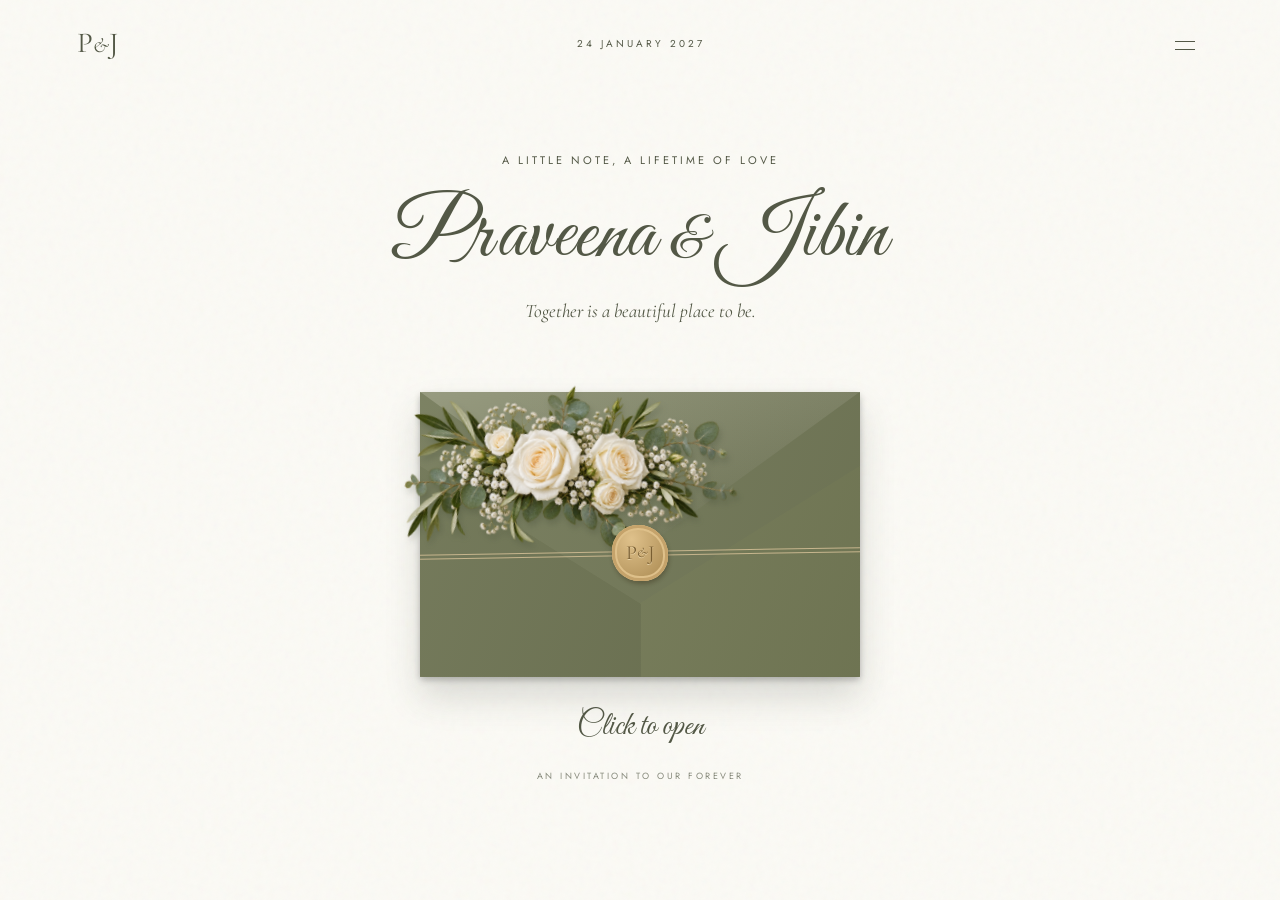
==== index.html @ fbee2829 "initial commit" ====
<!doctype html>
<html lang="en">
  <head>
    <meta charset="utf-8" />
    <meta name="viewport" content="width=device-width, initial-scale=1" />
    <meta name="theme-color" content="#626749" />
    <meta
      name="description"
      content="Together with our families, Praveena and Jibin invite you to celebrate their engagement on 24 January 2027."
    />
    <title>Praveena & Jibin · The Engagement</title>
    <link
      rel="icon"
      href="data:image/svg+xml,%3Csvg xmlns='http://www.w3.org/2000/svg' viewBox='0 0 64 64'%3E%3Crect width='64' height='64' rx='32' fill='%23626749'/%3E%3Ctext x='32' y='43' text-anchor='middle' font-size='39' font-family='serif' fill='%23faf7ed'%3E%26%3C/text%3E%3C/svg%3E"
    />
    <link rel="preconnect" href="https://fonts.googleapis.com" />
    <link rel="preconnect" href="https://fonts.gstatic.com" crossorigin />
    <link
      href="https://fonts.googleapis.com/css2?family=Cormorant+Garamond:ital,wght@0,400;0,500;0,600;1,400&family=Great+Vibes&family=Jost:wght@300;400;500&display=swap"
      rel="stylesheet"
    />
    <link rel="stylesheet" href="style.css" />
    <script src="photos.js" defer></script>
    <script src="script.js" defer></script>
  </head>
  <body class="sealed">
    <header>
      <a class="monogram" href="#home" aria-label="Praveena and Jibin home"
        >P<span>&</span>J</a
      ><span class="header-date">24 JANUARY 2027</span
      ><button
        id="menu-toggle"
        aria-label="Open navigation"
        aria-expanded="false"
        aria-controls="navigation"
      >
        <span></span><span></span>
      </button>
      <nav id="navigation" hidden>
        <a href="#invitation">The invitation</a
        ><a href="#details">The celebration</a
        ><a href="#questions">Your questions</a
        ><a href="#gallery">Our moments</a><a href="#location">The venue</a>
      </nav>
    </header>
    <main>
      <section class="cover" id="home">
        <p class="eyebrow">A LITTLE NOTE, A LIFETIME OF LOVE</p>
        <h1>Praveena <span>&</span> Jibin</h1>
        <p class="cover-intro">Together is a beautiful place to be.</p>
        <button
          class="envelope-button"
          id="open-invitation"
          aria-label="Open your engagement invitation"
        >
          <span class="envelope"
            ><span class="letter"
              ><span class="letter-border"
                >P | J<small>24 · 01 · 2027</small></span
              ></span
            ><span class="envelope-pocket"></span
            ><span class="envelope-flap"></span><span class="twine"></span
            ><img
              class="envelope-flowers"
              src="assets/florals.png"
              alt=""
              onerror="this.style.visibility = 'hidden'"
            /><span class="wax-seal">P<span>&</span>J</span></span
          >
        </button>
        <p class="open-caption">Click to open</p>
        <p class="tiny">AN INVITATION TO OUR FOREVER</p>
      </section>
      <div id="invitation-content" hidden>
        <section class="invitation section" id="invitation">
          <div class="stationery">
            <div class="olive-backing"></div>
            <img
              class="stationery-florals"
              src="assets/florals.png"
              alt="Ivory roses and olive foliage"
            />
            <article class="invitation-card">
              <div class="double-border">
                <p class="eyebrow">TOGETHER WITH OUR FAMILIES</p>
                <h2>Praveena <i>&</i> Jibin</h2>
                <p>joyfully invite you to celebrate<br />our engagement</p>
                <div class="date-art">
                  <strong>24</strong>
                  <div><em>January</em><span>2027</span></div>
                </div>
                <p class="eyebrow">SUNDAY · 11:00 AM</p>
                <div class="ornament">❧</div>
                <p class="venue-name">Carnation Convention Centre</p>
                <p>Angamaly, Kerala</p>
                <a class="pill" href="#location">THE VENUE</a>
              </div>
            </article>
            <div class="little-card">
              <span class="script">Save the date</span
              ><span>FOR OUR NEXT CHAPTER</span>
            </div>
            <button
              class="record"
              id="record"
              aria-label="Play background music"
              aria-pressed="false"
            >
              <span class="record-label">OUR LOVE SONG</span
              ><span class="record-center">♫</span
              ><small>CLICK TO LISTEN</small>
            </button>
          </div>
        </section>
        <section class="welcome section">
          <span class="eyebrow">THE BEST IS YET TO COME</span>
          <h2 class="script">We’re getting engaged</h2>
          <p>
            Some things are simply meant to be.<br />After all the little
            moments that brought us here,<br />we can’t wait to share this one
            with you.
          </p>
          <p>
            Join us for a day filled with love, laughter,<br />and the blessings
            of our family and friends.
          </p>
          <span class="signature script">With love, P & J</span>
          <div class="countdown" aria-label="Countdown to the engagement">
            <div><strong id="days">—</strong><span>DAYS</span></div>
            <b>:</b>
            <div><strong id="hours">—</strong><span>HOURS</span></div>
            <b>:</b>
            <div><strong id="minutes">—</strong><span>MINUTES</span></div>
            <b>:</b>
            <div><strong id="seconds">—</strong><span>SECONDS</span></div>
          </div>
          <a class="text-link" href="wedding.ics" download
            >ADD TO YOUR CALENDAR</a
          >
        </section>
        <div class="olive-band"><span>P</span><i>&</i><span>J</span></div>
        <section class="section celebration" id="details">
          <p class="eyebrow">A DAY TO REMEMBER</p>
          <h2 class="script">The celebration</h2>
          <div class="engagement-details">
            <span class="line-icon" aria-hidden="true">♧</span>
            <h3>Our engagement</h3>
            <p>Sunday, 24 January 2027<br /><strong>11:00 AM IST</strong></p>
            <p class="venue-name">Carnation Convention Centre</p>
            <p>Angamaly, Kerala</p>
            <p>
              With our families by our side,<br />we would be delighted to have
              you join us.
            </p>
            <a class="pill outline" href="#location">VIEW LOCATION</a>
          </div>
        </section>
        <section class="section faq" id="questions">
          <p class="eyebrow">A FEW LITTLE DETAILS</p>
          <h2 class="script">You might be wondering</h2>
          <div class="faq-list">
            <details>
              <summary>When does the engagement begin?</summary>
              <p>
                Our engagement begins at 11:00 AM IST on Sunday, 24 January
                2027. We look forward to welcoming you.
              </p>
            </details>
            <details>
              <summary>Where is the venue?</summary>
              <p>
                Carnation Convention Centre, Angamaly, Kerala, near St. Mary’s
                Jacobite Syrian Soonoro Cathedral. You can find the map and
                directions below.
              </p>
            </details>
            <details>
              <summary>A note on gifts</summary>
              <p>
                Your presence and blessings are the greatest gifts. We look
                forward to sharing this special day with you.
              </p>
            </details>
          </div>
        </section>
        <section
          class="section gallery"
          id="gallery"
          aria-label="Praveena and Jibin photo gallery"
        >
          <p class="eyebrow">LITTLE MOMENTS, LASTING MEMORIES</p>
          <h2 class="script">Our moments</h2>
          <div class="gallery-empty" id="gallery-empty">
            <span class="script">Praveena & Jibin</span>
            <p>Our photographs will be here soon.</p>
          </div>
          <div id="gallery-ready" hidden>
            <div class="photo-stage">
              <button
                id="gallery-open"
                aria-label="View current photograph full size"
              >
                <img id="gallery-image" alt="" />
              </button>
            </div>
            <div class="gallery-controls">
              <button id="gallery-prev" aria-label="Previous photograph">
                ‹</button
              ><span id="gallery-count" aria-live="off"></span
              ><button id="gallery-next" aria-label="Next photograph">›</button
              ><button id="gallery-pause" aria-pressed="false">
                Pause slideshow
              </button>
            </div>
            <p class="gallery-hint">Tap a photograph to view it on its own.</p>
          </div>
        </section>
        <section class="section location" id="location">
          <p class="eyebrow">WE’LL SEE YOU HERE</p>
          <h2 class="script">The venue</h2>
          <h3>Carnation Convention Centre</h3>
          <p>
            Near St. Mary’s Jacobite Syrian Soonoro Cathedral<br />Angamaly,
            Kerala 683572
          </p>
          <div class="map-frame">
            <iframe
              title="Map of Carnation Convention Centre, Angamaly"
              src="https://maps.google.com/maps?q=Carnation%20Convention%20Centre%2C%20Angamaly%2C%20Kerala&amp;z=15&amp;output=embed"
              loading="lazy"
              referrerpolicy="no-referrer-when-downgrade"
              allowfullscreen
            ></iframe>
          </div>
          <a
            class="pill"
            href="https://www.google.com/maps/dir/?api=1&amp;destination=Carnation%20Convention%20Centre%2C%20Angamaly%2C%20Kerala%20683572&amp;travelmode=driving&amp;dir_action=navigate"
            target="_blank"
            rel="noopener"
            >GET DIRECTIONS</a
          >
          <p class="map-note">
            Opens Google Maps with directions from your current location.<br />If
            location access is unavailable, enter your starting point in Maps.
          </p>
        </section>
        <dialog id="photo-viewer" aria-label="Photograph viewer">
          <button id="viewer-close" aria-label="Close photograph">×</button>
          <figure>
            <img id="viewer-image" alt="" />
            <figcaption id="viewer-caption"></figcaption>
          </figure>
          <div class="viewer-controls">
            <button id="viewer-prev" aria-label="Previous photograph">‹</button
            ><button id="viewer-next" aria-label="Next photograph">›</button>
          </div>
        </dialog>
        <footer>
          <p class="script">Forever starts here.</p>
          <span>PRAVEENA & JIBIN · 24.01.2027</span
          ><button id="close-invitation">Close the invitation</button>
        </footer>
      </div>
    </main>
    <audio id="music" src="assets/music.mp3" loop preload="none"></audio>
  </body>
</html>
---- style.css ----
:root {
  --olive: #626749;
  --deep: #424832;
  --paper: #fbfaf5;
  --ink: #535846;
  --gold: #b79a60;
  --line: #d9d9c9;
}
* {
  box-sizing: border-box;
}
html {
  scroll-behavior: smooth;
  scroll-padding-top: 90px;
}
body {
  margin: 0;
  background: var(--paper);
  color: var(--ink);
  font-family: "Cormorant Garamond", Georgia, serif;
  font-size: 19px;
  line-height: 1.6;
  background-image: url("data:image/svg+xml,%3Csvg viewBox='0 0 180 180' xmlns='http://www.w3.org/2000/svg'%3E%3Cfilter id='n'%3E%3CfeTurbulence type='fractalNoise' baseFrequency='.7' numOctaves='3' stitchTiles='stitch'/%3E%3C/filter%3E%3Crect width='100%25' height='100%25' opacity='.035' filter='url(%23n)'/%3E%3C/svg%3E");
}
button,
a,
input,
select,
textarea {
  -webkit-tap-highlight-color: transparent;
}
button,
input,
select,
textarea {
  font: inherit;
}
button,
a {
  touch-action: manipulation;
}
button {
  cursor: pointer;
}
a {
  color: inherit;
}
button:focus-visible,
a:focus-visible,
summary:focus-visible {
  outline: 2px solid var(--gold);
  outline-offset: 6px;
}
[hidden] {
  display: none !important;
}
header {
  height: 87px;
  max-width: 1400px;
  padding: 0 6%;
  margin: auto;
  display: flex;
  align-items: center;
  justify-content: space-between;
  position: relative;
  z-index: 10;
  border-bottom: 1px solid #62674920;
}
.monogram {
  text-decoration: none;
  font-size: 29px;
  letter-spacing: -4px;
}
.monogram span {
  font-size: 21px;
  font-style: italic;
  margin: 0 4px;
}
.header-date,
.eyebrow,
.tiny,
.pill,
.text-link,
footer > span {
  font-family: Jost, sans-serif;
  font-weight: 400;
  font-size: 11px;
  letter-spacing: 3px;
}
.header-date {
  font-size: 10px;
}
#menu-toggle {
  width: 36px;
  height: 36px;
  background: none;
  border: 0;
  padding: 8px;
}
#menu-toggle span {
  display: block;
  height: 1px;
  margin: 7px 0;
  background: var(--ink);
}
nav {
  position: absolute;
  right: 5%;
  top: 74px;
  background: var(--paper);
  padding: 25px 35px;
  box-shadow: 0 8px 30px #3332;
  border: 1px solid var(--line);
}
nav a {
  display: block;
  text-decoration: none;
  padding: 7px 0;
}
.cover {
  text-align: center;
  min-height: calc(100svh - 87px);
  padding: 55px 24px 28px;
  overflow: hidden;
}
.eyebrow {
  margin: 0 0 17px;
}
h1 {
  font-family: "Great Vibes", cursive;
  font-weight: 400;
  font-size: clamp(48px, 6.5vw, 84px);
  line-height: 1.2;
  margin: 0;
}
h1 span {
  font-size: 0.7em;
}
p {
  margin: 16px 0;
}
.cover-intro {
  font-size: 19px;
  font-style: italic;
  margin: 10px 0 0;
}
.envelope-button {
  display: block;
  position: relative;
  width: min(440px, 83vw);
  height: 285px;
  margin: 64px auto 22px;
  border: 0;
  background: none;
  perspective: 1200px;
  color: var(--ink);
}
.envelope {
  display: block;
  position: absolute;
  inset: 0;
  background: #727757;
  box-shadow:
    0 20px 35px #343c322b,
    0 3px 6px #2224;
  border-radius: 3px;
}
.envelope:after {
  content: "";
  position: absolute;
  inset: 0;
  pointer-events: none;
  background: linear-gradient(110deg, #fff1, #0001);
  z-index: 5;
}
.envelope-pocket {
  position: absolute;
  inset: 0;
  z-index: 3;
  background:
    linear-gradient(32deg, #6c7251 49.8%, transparent 50%) left/50.2% 100%
      no-repeat,
    linear-gradient(-32deg, #767c58 49.8%, transparent 50%) right/50.2% 100%
      no-repeat;
  clip-path: polygon(0 0, 50% 48%, 100% 0, 100% 100%, 0 100%);
  background-color: #737958;
}
.envelope-flap {
  position: absolute;
  inset: 0;
  clip-path: polygon(0 0, 100% 0, 50% 56%);
  background: linear-gradient(168deg, #909477, #686e4e 75%);
  transform-origin: top;
  z-index: 4;
  transition:
    transform 1s,
    filter 1s;
  filter: drop-shadow(0 4px 2px #0007);
}
.letter {
  position: absolute;
  inset: 15px 25px;
  background: #f4f0e3;
  padding: 13px;
  transition: transform 1s 0.25s;
  box-shadow: 0 0 9px #0002;
}
.letter-border {
  border: 1px solid #b7b7a1;
  display: flex;
  flex-direction: column;
  justify-content: center;
  height: 100%;
  font-size: 35px;
}
.letter small {
  font-size: 13px;
  letter-spacing: 3px;
}
.twine {
  position: absolute;
  left: 0;
  right: 0;
  top: 56%;
  height: 5px;
  border-top: 1px solid #c6b58d;
  border-bottom: 1px solid #c6b58d;
  z-index: 6;
  transform: rotate(-1deg);
}
.wax-seal {
  position: absolute;
  z-index: 8;
  left: calc(50% - 28px);
  top: calc(56% - 26px);
  width: 56px;
  height: 56px;
  display: flex;
  align-items: center;
  justify-content: center;
  border-radius: 46% 53% 44% 49%;
  color: #795e32;
  background: radial-gradient(ellipse at 35% 25%, #dfc18b, #b7975f 70%);
  box-shadow:
    inset 0 0 0 3px #c5a36b,
    inset 0 0 0 5px #dec08a,
    1px 3px 4px #30240e55;
  font-size: 20px;
  text-shadow: 0 1px #ead7af;
}
.wax-seal span {
  font-style: italic;
  font-size: 14px;
}
.envelope-flowers {
  position: absolute;
  z-index: 7;
  width: 77%;
  left: -7%;
  top: -14%;
  transform: rotate(-14deg);
  pointer-events: none;
  filter: drop-shadow(1px 5px 3px #28332333);
}
.open-caption {
  font-family: "Great Vibes", cursive;
  font-size: 32px;
  margin: 25px 0 4px;
}
.tiny {
  font-size: 9px;
  letter-spacing: 2.5px;
  opacity: 0.7;
}
.envelope-button:hover .envelope {
  box-shadow: 0 25px 40px #343c323b;
}
.opening .envelope-flap {
  transform: rotateX(180deg);
  filter: none;
  z-index: 0;
}
.opening .letter {
  transform: translateY(-95px);
}
.opening .envelope-flowers,
.opening .wax-seal,
.opening .twine {
  opacity: 0;
  transition: opacity 0.4s;
}
.opening .cover {
  opacity: 0;
  transition: opacity 0.6s 1s;
}
.section {
  text-align: center;
  padding: 90px 25px;
  max-width: 1000px;
  margin: auto;
}
.invitation {
  padding-top: 60px;
  padding-bottom: 30px;
}
.stationery {
  position: relative;
  max-width: 670px;
  margin: 20px auto 45px;
  padding: 45px 70px 80px;
}
.olive-backing {
  position: absolute;
  background: #74795b;
  inset: 65px 50px 60px;
  transform: rotate(-5deg);
  box-shadow: 5px 8px 15px #373e2626;
}
.invitation-card {
  position: relative;
  background: #f9f7ed;
  padding: 13px;
  box-shadow: 0 10px 25px #2e371b2e;
  transform: rotate(2deg);
  z-index: 2;
}
.double-border {
  border: 1px solid #8e9376;
  outline: 1px solid #c5c6b3;
  outline-offset: -6px;
  padding: 42px 22px;
}
.invitation-card h2 {
  font-family: "Great Vibes", cursive;
  font-size: 60px;
  font-weight: 400;
  line-height: 1.05;
  margin: 25px 0;
}
.invitation-card h2 i {
  display: block;
  font-size: 35px;
  margin: 10px;
}
.invitation-card p {
  font-size: 18px;
}
.invitation-card .eyebrow {
  font-size: 9px;
  letter-spacing: 2px;
}
.date-art {
  display: flex;
  justify-content: center;
  align-items: center;
  gap: 10px;
  margin: 25px 0;
}
.date-art strong {
  font-size: 90px;
  font-weight: 400;
  line-height: 1;
}
.date-art div {
  display: flex;
  flex-direction: column;
  line-height: 1.15;
}
.date-art em {
  font-family: "Great Vibes";
  font-size: 34px;
}
.date-art span {
  font-size: 36px;
}
.ornament {
  font-size: 33px;
  margin: 10px;
}
.venue-name {
  font-size: 24px !important;
}
.pill {
  display: inline-block;
  border: 1px solid var(--olive);
  background: var(--olive);
  color: var(--paper);
  border-radius: 30px;
  padding: 12px 26px;
  text-decoration: none;
  font-size: 10px;
  letter-spacing: 2px;
  transition: background 0.2s;
}
.pill:hover {
  background: var(--deep);
}
.stationery-florals {
  position: absolute;
  z-index: 3;
  width: 62%;
  right: -13%;
  top: -52px;
  transform: rotate(30deg);
  pointer-events: none;
}
.little-card {
  position: absolute;
  z-index: 4;
  bottom: 18px;
  left: 0;
  background: var(--olive);
  color: #f0ecd9;
  border: 1px solid #a2a889;
  outline: 5px solid var(--olive);
  border-radius: 38px 8px 38px 8px;
  padding: 30px;
  transform: rotate(-8deg);
  box-shadow: 2px 5px 9px #0002;
  display: flex;
  flex-direction: column;
}
.little-card .script {
  font-size: 37px;
}
.little-card > span:last-child {
  font: 8px Jost;
  letter-spacing: 2px;
}
.record {
  position: absolute;
  z-index: 5;
  width: 123px;
  height: 123px;
  right: 0;
  bottom: 35px;
  background: repeating-radial-gradient(#24231f 0 1px, #10100f 2px 4px);
  border-radius: 50%;
  color: #d6c99f;
  border: 2px solid #25251f;
  box-shadow: 3px 5px 8px #0003;
  display: flex;
  align-items: center;
  justify-content: center;
}
.record-label {
  position: absolute;
  top: 14px;
  font: 8px Jost;
  letter-spacing: 1px;
}
.record-center {
  background: #bca471;
  color: #27271f;
  border-radius: 50%;
  height: 46px;
  width: 46px;
  line-height: 46px;
  font-size: 25px;
}
.record small {
  position: absolute;
  bottom: 14px;
  font: 7px Jost;
  letter-spacing: 1px;
}
.record.playing {
  animation: spin 12s linear infinite;
}
@keyframes spin {
  to {
    transform: rotate(360deg);
  }
}
.script {
  font-family: "Great Vibes", cursive;
  font-weight: 400;
}
.section h2.script {
  font-size: 58px;
  line-height: 1.2;
  margin: 15px 0 30px;
}
.welcome {
  padding-top: 45px;
  padding-bottom: 80px;
}
.welcome p {
  font-size: 22px;
}
.signature {
  display: block;
  font-size: 35px;
  margin-top: 35px;
}
.countdown {
  display: flex;
  justify-content: center;
  align-items: start;
  gap: 20px;
  margin: 45px auto 25px;
}
.countdown div {
  display: flex;
  flex-direction: column;
  min-width: 52px;
}
.countdown strong {
  font-size: 42px;
  font-weight: 400;
  line-height: 1.2;
  font-variant-numeric: tabular-nums;
}
.countdown span {
  font: 9px Jost;
  letter-spacing: 2px;
  margin-top: 10px;
}
.countdown b {
  font-weight: 400;
  font-size: 28px;
}
.text-link {
  font-size: 10px;
  text-underline-offset: 6px;
}
.olive-band {
  height: 60px;
  background: var(--deep);
  color: #d3c498;
  display: flex;
  align-items: center;
  justify-content: center;
  gap: 8px;
  font-size: 23px;
}
.olive-band i {
  font-family: "Great Vibes";
  font-size: 34px;
}
.detail-grid {
  display: grid;
  grid-template-columns: 1fr 1fr;
  margin-top: 45px;
}
.detail-grid article {
  padding: 15px 35px;
}
.detail-grid article + article {
  border-left: 1px solid var(--line);
}
h3 {
  font-size: 30px;
  font-weight: 400;
  margin: 15px 0;
}
.line-icon {
  font-size: 43px;
}
.outline {
  background: none;
  color: var(--olive);
  margin-top: 13px;
}
.outline:hover {
  color: var(--paper);
}
.schedule {
  max-width: 245px;
  margin: 20px auto;
  text-align: left;
}
.schedule p {
  border-bottom: 1px solid var(--line);
  padding: 9px 0;
  margin: 0;
}
.schedule time {
  font: 10px Jost;
  letter-spacing: 1px;
  margin-right: 18px;
}
.dress {
  margin-top: 60px;
  padding-top: 35px;
  border-top: 1px solid var(--line);
}
.dress h3 {
  font-size: 45px;
}
.dress > p:first-of-type {
  text-transform: uppercase;
  font: 12px Jost;
  letter-spacing: 2px;
}
.swatches {
  display: flex;
  justify-content: center;
  gap: 14px;
  margin-top: 24px;
}
.swatches i {
  width: 25px;
  height: 25px;
  border-radius: 50%;
  background: #545c3e;
}
.swatches i:nth-child(2) {
  background: #a1a58b;
}
.swatches i:nth-child(3) {
  background: #b7ac96;
}
.swatches i:nth-child(4) {
  background: #e2d7bf;
}
.faq {
  background: #eef0e633;
  max-width: none;
}
.faq-list {
  max-width: 640px;
  text-align: left;
  margin: 45px auto 0;
}
details {
  border-bottom: 1px solid #cfd2bf;
  padding: 18px 0;
}
summary {
  cursor: pointer;
  list-style: none;
  font-size: 22px;
  display: flex;
  justify-content: space-between;
  gap: 15px;
}
summary::-webkit-details-marker {
  display: none;
}
summary:after {
  content: "+";
  font-size: 22px;
}
details[open] summary:after {
  content: "−";
}
details p {
  font-size: 18px;
  margin-bottom: 5px;
}
footer {
  padding: 55px 20px 38px;
  text-align: center;
  background: var(--deep);
  color: #eee9d8;
}
footer .script {
  font-size: 47px;
  margin: 0 0 20px;
}
footer > span {
  font-size: 9px;
}
footer button {
  display: block;
  margin: 30px auto 0;
  color: #ddd8c8;
  background: none;
  border: 0;
  text-decoration: underline;
  text-underline-offset: 4px;
  font-size: 14px;
}
#invitation-content {
  overflow: hidden;
  animation: appear 0.9s ease;
}
@keyframes appear {
  from {
    opacity: 0;
    transform: translateY(25px);
  }
  to {
    opacity: 1;
    transform: translateY(0);
  }
}
@media (min-width: 1100px) {
  .cover {
    padding-top: 65px;
  }
  .envelope-button {
    margin-top: 65px;
  }
  .sealed header {
    border-bottom: 0;
  }
}
@media (max-width: 600px) {
  header {
    height: 65px;
    padding: 0 24px;
  }
  .header-date {
    font-size: 8px;
    letter-spacing: 2px;
  }
  .cover {
    min-height: calc(100svh - 65px);
    padding-top: 65px;
  }
  .cover .eyebrow {
    font-size: 8px;
    letter-spacing: 2px;
  }
  h1 {
    font-size: 48px;
  }
  .cover-intro {
    font-size: 17px;
  }
  .envelope-button {
    height: 210px;
    margin-top: 70px;
    max-width: 330px;
  }
  .open-caption {
    margin-top: 34px;
  }
  .envelope-flowers {
    top: -11%;
  }
  .section {
    padding: 65px 23px;
  }
  .stationery {
    padding: 25px 27px 78px;
    margin-top: 30px;
  }
  .olive-backing {
    inset: 40px 13px 65px;
  }
  .double-border {
    padding: 35px 12px;
  }
  .invitation-card h2 {
    font-size: 49px;
  }
  .invitation-card p {
    font-size: 16px;
  }
  .invitation-card .eyebrow {
    font-size: 8px;
  }
  .stationery-florals {
    right: -12%;
    top: -40px;
    width: 66%;
  }
  .little-card {
    left: -3px;
    bottom: 20px;
    padding: 21px 23px;
  }
  .little-card .script {
    font-size: 30px;
  }
  .record {
    width: 99px;
    height: 99px;
    right: -6px;
    bottom: 24px;
  }
  .record-label {
    font-size: 6px;
    top: 13px;
  }
  .record small {
    font-size: 6px;
    bottom: 11px;
  }
  .record-center {
    width: 37px;
    height: 37px;
    line-height: 37px;
    font-size: 21px;
  }
  .section h2.script {
    font-size: 44px;
  }
  .welcome {
    padding-top: 0;
  }
  .welcome p {
    font-size: 19px;
  }
  .countdown {
    gap: 11px;
  }
  .countdown strong {
    font-size: 35px;
  }
  .countdown span {
    font-size: 8px;
  }
  .detail-grid {
    grid-template-columns: 1fr;
  }
  .detail-grid article {
    padding: 10px 5px 35px;
  }
  .detail-grid article + article {
    border-left: 0;
    border-top: 1px solid var(--line);
    padding-top: 30px;
  }
  .dress {
    margin-top: 5px;
  }
  .faq-list {
    margin-top: 25px;
  }
  summary {
    font-size: 20px;
  }
}
@media (prefers-reduced-motion: reduce) {
  html {
    scroll-behavior: auto;
  }
  *,
  *:before,
  *:after {
    animation: none !important;
    transition: none !important;
  }
}
/* Engagement, photographs, and venue */
.engagement-details {
  max-width: 600px;
  margin: 30px auto 0;
}
.gallery {
  max-width: 780px;
}
.gallery-empty {
  border: 1px solid var(--line);
  outline: 1px solid var(--line);
  outline-offset: -10px;
  padding: 65px 20px;
  background: #eef0e6;
}
.gallery-empty .script {
  font-size: 42px;
}
.gallery-empty p {
  font-size: 17px;
}
.photo-stage {
  padding: 14px;
  background: #f9f7ed;
  border: 1px solid var(--line);
  box-shadow: 0 10px 25px #2e371b20;
}
.photo-stage button {
  display: block;
  width: 100%;
  padding: 0;
  border: 0;
  background: var(--olive);
  cursor: zoom-in;
}
.photo-stage img {
  display: block;
  width: 100%;
  height: 470px;
  object-fit: contain;
  background: #e8e9df;
}
.gallery-controls,
.viewer-controls {
  display: flex;
  justify-content: center;
  align-items: center;
  gap: 20px;
  margin-top: 22px;
}
.gallery-controls button,
.viewer-controls button {
  min-width: 44px;
  min-height: 44px;
  background: none;
  border: 1px solid var(--line);
  color: inherit;
  font-size: 27px;
}
.gallery-controls #gallery-pause {
  font:
    14px Jost,
    sans-serif;
  padding: 10px 14px;
}
.gallery-hint,
.map-note {
  font-size: 16px;
}
.location {
  padding-top: 30px;
  max-width: 850px;
}
.map-frame {
  border: 1px solid var(--line);
  padding: 10px;
  background: #f9f7ed;
  margin: 30px 0;
}
.map-frame iframe {
  display: block;
  width: 100%;
  height: 350px;
  border: 0;
}
.location > .pill {
  font-size: 12px;
}
#photo-viewer {
  width: 100vw;
  max-width: 100vw;
  height: 100svh;
  max-height: 100svh;
  padding: 60px 25px 20px;
  border: 0;
  background: #20251af5;
  color: var(--paper);
}
#photo-viewer::backdrop {
  background: #20251a;
}
#photo-viewer figure {
  margin: 0;
  height: calc(100% - 90px);
  display: flex;
  flex-direction: column;
  align-items: center;
  justify-content: center;
  gap: 10px;
}
#viewer-image {
  max-width: 100%;
  max-height: calc(100% - 35px);
  object-fit: contain;
}
#viewer-close {
  position: absolute;
  right: 20px;
  top: 10px;
  width: 44px;
  height: 44px;
  background: none;
  border: 0;
  color: var(--paper);
  font-size: 34px;
}
.viewing-photo {
  overflow: hidden;
}
.viewer-controls {
  margin-top: 12px;
}
.viewer-controls button {
  padding: 0 20px;
}
@media (max-width: 600px) {
  .photo-stage img {
    height: 360px;
  }
  .gallery-controls {
    gap: 10px;
  }
  .map-frame iframe {
    height: 300px;
  }
  .location h3 {
    font-size: 26px;
  }
  .gallery-empty .script {
    font-size: 34px;
  }
}
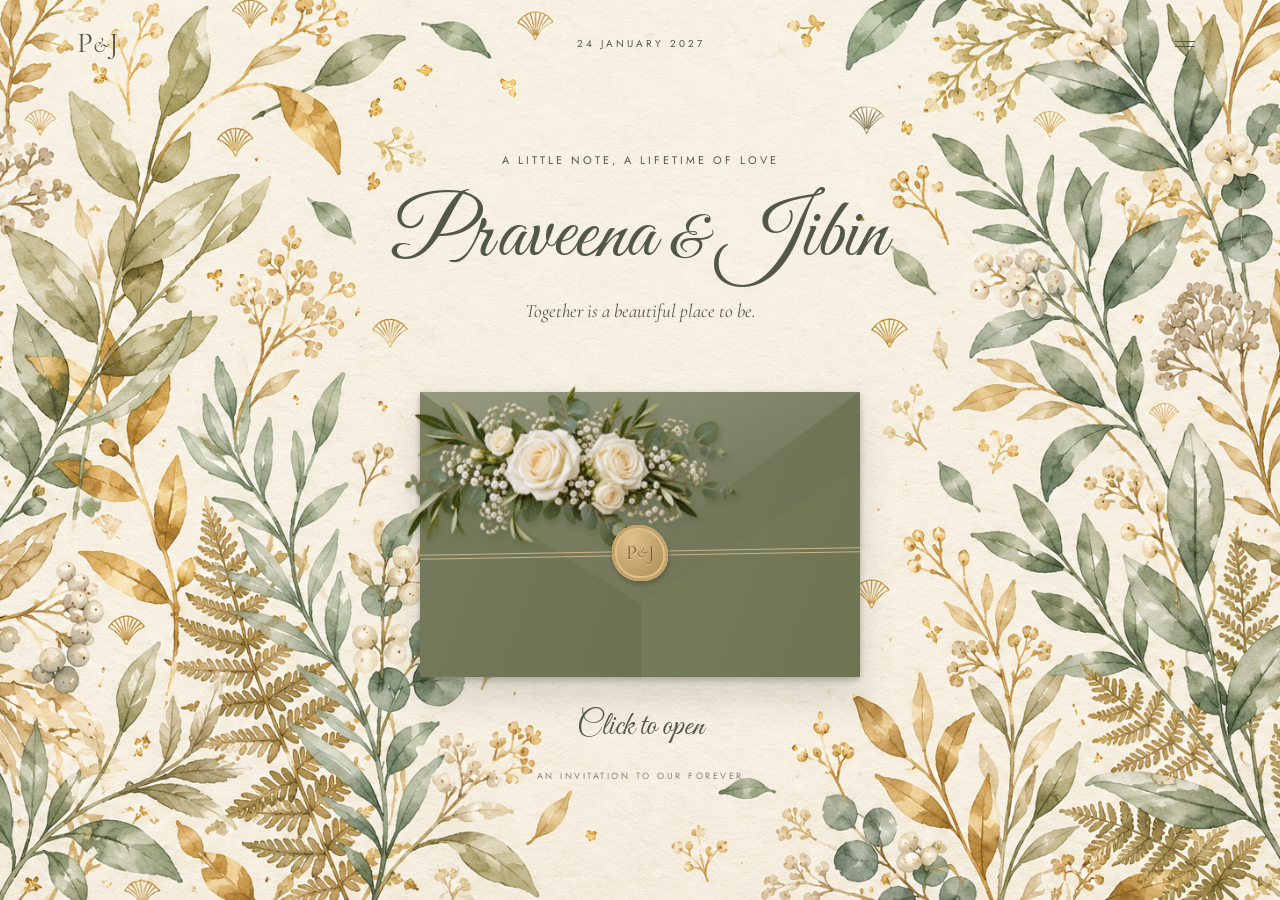
==== commit 20e20c23: "corrected" ====
--- a/index.html
+++ b/index.html
@@ -9,6 +9,38 @@
       content="Together with our families, Praveena and Jibin invite you to celebrate their engagement on 24 January 2027."
     />
     <title>Praveena & Jibin · The Engagement</title>
+    <!-- When changing domains, update the canonical, og:url, og:image, and twitter:image URLs below. -->
+    <link rel="canonical" href="https://pkreturns.github.io/wedding-website-veena-jibin/" />
+    <meta property="og:url" content="https://pkreturns.github.io/wedding-website-veena-jibin/" />
+    <meta
+      property="og:image"
+      content="https://pkreturns.github.io/wedding-website-veena-jibin/assets/engagement-share.jpg"
+    />
+    <meta property="og:image:type" content="image/jpeg" />
+    <meta property="og:image:width" content="1200" />
+    <meta property="og:image:height" content="630" />
+    <meta
+      property="og:image:alt"
+      content="Praveena and Jibin's engagement, 24 January 2027 at 11 AM. Ceremony at Angamaly Basilica Church and lunch at Carnation Convention Centre."
+    />
+    <meta
+      name="twitter:image"
+      content="https://pkreturns.github.io/wedding-website-veena-jibin/assets/engagement-share.jpg"
+    />
+    <meta property="og:title" content="Praveena &amp; Jibin · You're Invited" />
+    <meta
+      property="og:description"
+      content="Celebrate our engagement on Sunday, 24 January 2027 at 11 AM IST. Ceremony at Angamaly Basilica Church, followed by lunch at Carnation Convention Centre, Angamaly."
+    />
+    <meta property="og:type" content="website" />
+    <meta property="og:site_name" content="Praveena &amp; Jibin" />
+    <meta name="twitter:card" content="summary_large_image" />
+    <meta name="twitter:title" content="Praveena &amp; Jibin · You're Invited" />
+    <meta
+      name="twitter:description"
+      content="24 January 2027 · 11 AM IST · Angamaly Basilica Church. Lunch at Carnation Convention Centre, Angamaly."
+    />
+
     <link
       rel="icon"
       href="data:image/svg+xml,%3Csvg xmlns='http://www.w3.org/2000/svg' viewBox='0 0 64 64'%3E%3Crect width='64' height='64' rx='32' fill='%23626749'/%3E%3Ctext x='32' y='43' text-anchor='middle' font-size='39' font-family='serif' fill='%23faf7ed'%3E%26%3C/text%3E%3C/svg%3E"
@@ -82,18 +114,24 @@
             />
             <article class="invitation-card">
               <div class="double-border">
-                <p class="eyebrow">TOGETHER WITH OUR FAMILIES</p>
-                <h2>Praveena <i>&</i> Jibin</h2>
-                <p>joyfully invite you to celebrate<br />our engagement</p>
+                <div class="family-details bride-family">
+                  <p class="family-parents">Mrs.Anitha Isaac  &amp; Mr Isaac Eapen</p>
+                  <p class="family-address">Karoor House, Angamaly, Ernakulam</p>
+                </div>
+                <p class="invitation-intro">Joyfully invite you to celebrate<br />the engagement of their daughter</p>
+                <h2 class="couple-names"><span>Praveena</span><i>with</i><span>Jibin</span></h2>
+                <div class="family-details groom-family">
+                  <p class="family-relation">Son of</p>
+                  <p class="family-parents">Mrs.Valsa Iyyanam Lonappan <br />&amp; Late Mr Jose Mechery Lonappan </p>
+                  <p class="family-address">Mechery House, Meloor, Thrissur</p>
+                </div>
                 <div class="date-art">
                   <strong>24</strong>
                   <div><em>January</em><span>2027</span></div>
                 </div>
-                <p class="eyebrow">SUNDAY · 11:00 AM</p>
-                <div class="ornament">❧</div>
-                <p class="venue-name">Carnation Convention Centre</p>
-                <p>Angamaly, Kerala</p>
-                <a class="pill" href="#location">THE VENUE</a>
+                <p >SUNDAY · 11:00 AM</p>
+                <p class="invitation-blessing"> &ensp;&ensp;&ensp;&ensp;&ensp; Requesting your presence and blessings</p>
+                <!-- <a class="pill" href="#details">CEREMONY &amp; LUNCH</a> -->
               </div>
             </article>
             <div class="little-card">
@@ -143,16 +181,33 @@
           <p class="eyebrow">A DAY TO REMEMBER</p>
           <h2 class="script">The celebration</h2>
           <div class="engagement-details">
-            <span class="line-icon" aria-hidden="true">♧</span>
-            <h3>Our engagement</h3>
             <p>Sunday, 24 January 2027<br /><strong>11:00 AM IST</strong></p>
-            <p class="venue-name">Carnation Convention Centre</p>
-            <p>Angamaly, Kerala</p>
+            <div class="celebration-venues">
+              <article class="celebration-venue">
+                <svg class="venue-icon" viewBox="0 0 64 64" fill="none" stroke="currentColor" stroke-width="1.5" aria-hidden="true">
+                  <path d="M32 3v14m-6-9h12M14 59V32l18-15 18 15v27H14Zm11 0V43a7 7 0 0 1 14 0v16M20 33h4m16 0h4" />
+                  <circle cx="32" cy="29" r="4" />
+                </svg>
+                <h3>The ceremony</h3>
+                <p class="venue-name">Angamaly Basilica Church</p>
+                <p>Angamaly, Ernakulam</p>
+              </article>
+              <article class="celebration-venue">
+                <svg class="venue-icon" viewBox="0 0 64 64" fill="none" stroke="currentColor" stroke-width="1.5" aria-hidden="true">
+                  <circle cx="34" cy="32" r="19" /><circle cx="34" cy="32" r="14" />
+                  <path d="M7 9v15c0 6 8 6 8 0V9m-4 0v48M58 9v48m0-48c-7 8-7 24 0 24" />
+                </svg>
+                <h3>Lunch</h3>
+                <p class="venue-name">Carnation Convention Centre</p>
+                <p>Angamaly, Ernakulam</p>
+              </article>
+            </div>
+            <p class="venue-distance">The church and lunch venue are approximately 100 metres apart.</p>
             <p>
               With our families by our side,<br />we would be delighted to have
               you join us.
             </p>
-            <a class="pill outline" href="#location">VIEW LOCATION</a>
+            <a class="pill outline" href="#location">DIRECTIONS TO LUNCH</a>
           </div>
         </section>
         <section class="section faq" id="questions">
@@ -167,11 +222,12 @@
               </p>
             </details>
             <details>
-              <summary>Where is the venue?</summary>
+              <summary>Where are the ceremony and lunch?</summary>
               <p>
-                Carnation Convention Centre, Angamaly, Kerala, near St. Mary’s
-                Jacobite Syrian Soonoro Cathedral. You can find the map and
-                directions below.
+                The ceremony is at Angamaly Basilica Church, followed by lunch
+                at Carnation Convention Centre, Angamaly. The venues are
+                approximately 100 metres apart. The map and directions below
+                take you to the lunch venue.
               </p>
             </details>
             <details>
@@ -217,7 +273,7 @@
         </section>
         <section class="section location" id="location">
           <p class="eyebrow">WE’LL SEE YOU HERE</p>
-          <h2 class="script">The venue</h2>
+          <h2 class="script">Join us for lunch</h2>
           <h3>Carnation Convention Centre</h3>
           <p>
             Near St. Mary’s Jacobite Syrian Soonoro Cathedral<br />Angamaly,
@@ -262,6 +318,6 @@
         </footer>
       </div>
     </main>
-    <audio id="music" src="assets/music.mp3" loop preload="none"></audio>
+    <audio id="music" src="assets/halo.mp3" loop preload="none"></audio>
   </body>
 </html>
--- a/style.css
+++ b/style.css
@@ -14,6 +14,8 @@
   scroll-padding-top: 90px;
 }
 body {
+  position: relative;
+  isolation: isolate;
   margin: 0;
   background: var(--paper);
   color: var(--ink);
@@ -21,6 +23,21 @@
   font-size: 19px;
   line-height: 1.6;
   background-image: url("data:image/svg+xml,%3Csvg viewBox='0 0 180 180' xmlns='http://www.w3.org/2000/svg'%3E%3Cfilter id='n'%3E%3CfeTurbulence type='fractalNoise' baseFrequency='.7' numOctaves='3' stitchTiles='stitch'/%3E%3C/filter%3E%3Crect width='100%25' height='100%25' opacity='.035' filter='url(%23n)'/%3E%3C/svg%3E");
+}
+/* Watercolor botanical wallpaper; the invitation layout stays independent. */
+body::before {
+  content: "";
+  position: fixed;
+  inset: 0;
+  z-index: -1;
+  pointer-events: none;
+  background: #f8f4e8 url("assets/watercolor-botanical-background.png") center / cover no-repeat;
+}
+@media (max-width: 600px) {
+  body::before {
+    background-size: 100% auto;
+    background-repeat: repeat-y;
+  }
 }
 button,
 a,
@@ -100,7 +117,7 @@
 #menu-toggle span {
   display: block;
   height: 1px;
-  margin: 7px 0;
+  margin: 4px 0;
   background: var(--ink);
 }
 nav {
@@ -328,7 +345,7 @@
   border: 1px solid #8e9376;
   outline: 1px solid #c5c6b3;
   outline-offset: -6px;
-  padding: 42px 22px;
+  padding: 55px 22px 42px;
 }
 .invitation-card h2 {
   font-family: "Great Vibes", cursive;
@@ -742,7 +759,7 @@
     inset: 40px 13px 65px;
   }
   .double-border {
-    padding: 35px 12px;
+    padding: 110px 12px 35px;
   }
   .invitation-card h2 {
     font-size: 49px;
@@ -837,9 +854,99 @@
   }
 }
 /* Engagement, photographs, and venue */
+.invitation-card .double-border {
+  padding-bottom: 24px;
+}
 .engagement-details {
-  max-width: 600px;
+  max-width: 820px;
   margin: 30px auto 0;
+}
+.invitation-card .family-details p {
+  margin: 7px 0;
+  font-size: 18px;
+  line-height: 1.35;
+  overflow-wrap: break-word;
+}
+.family-parents {
+  font-weight: 600;
+}
+.invitation-card .family-address {
+  font-size: 17px;
+}
+.invitation-card .invitation-intro {
+  margin: 16px 0 12px;
+  font-size: 17px;
+  line-height: 1.5;
+}
+.couple-names > span {
+  display: block;
+}
+.invitation-card .couple-names {
+  margin: 14px 0;
+}
+.invitation-card .invitation-blessing {
+  margin: 12px 0 0;
+  font-size: 16px;
+  line-height: 1.35;
+}
+.invitation-card .couple-names i {
+  font-size: 29px;
+  margin: 6px 0;
+}
+.invitation-card .family-relation {
+  font-size: 16px;
+  font-style: italic;
+}
+.groom-family {
+  margin: 12px 0 16px;
+}
+.celebration-venues {
+  display: grid;
+  grid-template-columns: repeat(2, minmax(0, 1fr));
+  margin: 38px 0 26px;
+}
+.celebration-venue {
+  padding: 12px 24px;
+}
+.celebration-venue + .celebration-venue {
+  border-left: 1px solid var(--line);
+}
+.venue-icon {
+  display: block;
+  width: 64px;
+  height: 64px;
+  margin: 0 auto 18px;
+  color: var(--olive);
+}
+.venue-distance {
+  font-size: 17px;
+  font-style: italic;
+}
+@media (max-width: 600px) {
+  .invitation .stationery {
+    padding-left: 10px;
+    padding-right: 10px;
+  }
+  .invitation-card .family-details p {
+    font-size: 17px;
+  }
+  .invitation-card .family-details .family-address {
+    font-size: clamp(12px, 3.5vw, 16px);
+    white-space: nowrap;
+  }
+  .invitation-card .invitation-intro {
+    font-size: 16px;
+  }
+  .celebration-venues {
+    grid-template-columns: 1fr;
+  }
+  .celebration-venue {
+    padding: 24px 12px;
+  }
+  .celebration-venue + .celebration-venue {
+    border-left: 0;
+    border-top: 1px solid var(--line);
+  }
 }
 .gallery {
   max-width: 780px;
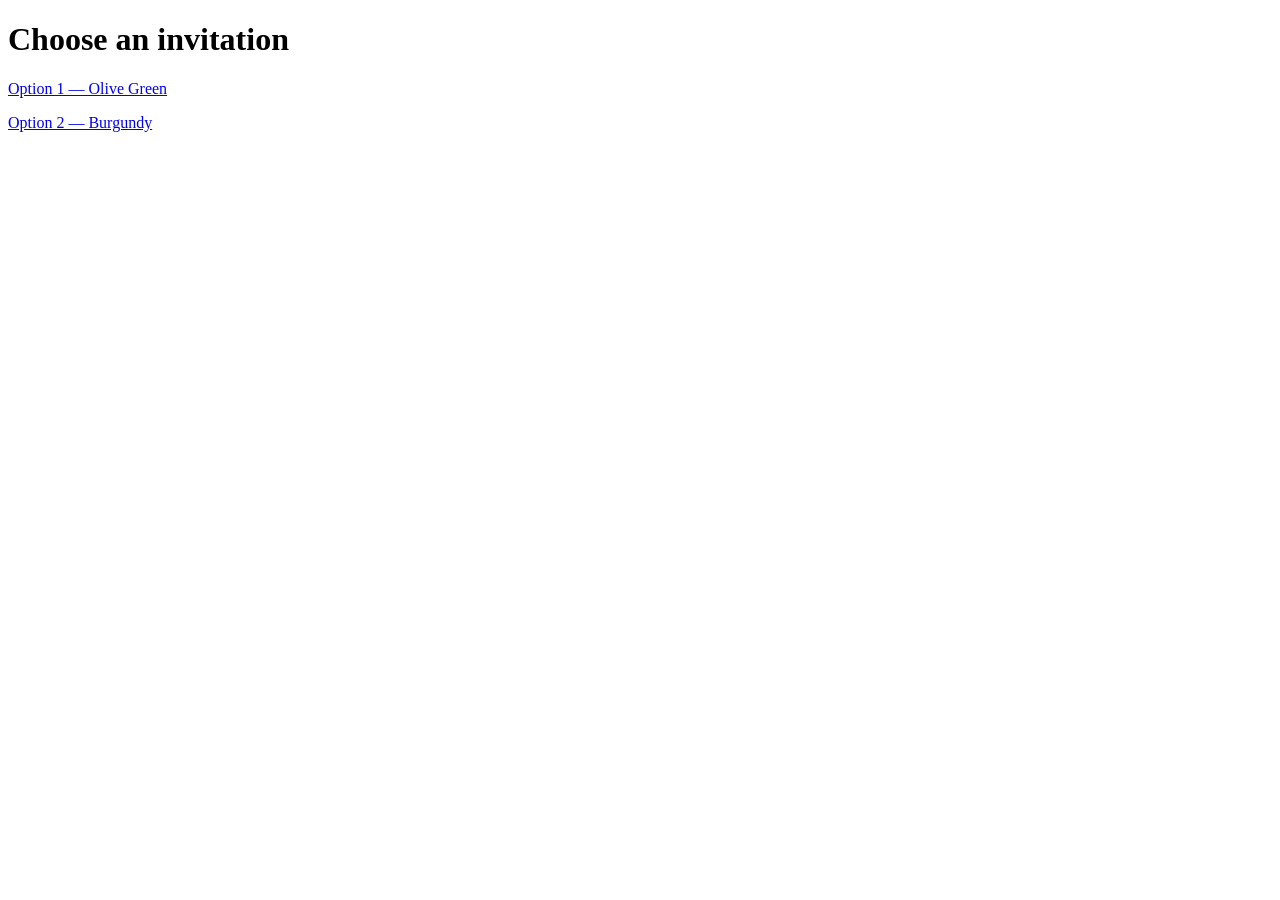
==== commit 805a4920: "added index for github pages" ====
--- a/index.html
+++ b/index.html
@@ -3,321 +3,11 @@
   <head>
     <meta charset="utf-8" />
     <meta name="viewport" content="width=device-width, initial-scale=1" />
-    <meta name="theme-color" content="#626749" />
-    <meta
-      name="description"
-      content="Together with our families, Praveena and Jibin invite you to celebrate their engagement on 24 January 2027."
-    />
-    <title>Praveena & Jibin · The Engagement</title>
-    <!-- When changing domains, update the canonical, og:url, og:image, and twitter:image URLs below. -->
-    <link rel="canonical" href="https://pkreturns.github.io/wedding-website-veena-jibin/" />
-    <meta property="og:url" content="https://pkreturns.github.io/wedding-website-veena-jibin/" />
-    <meta
-      property="og:image"
-      content="https://pkreturns.github.io/wedding-website-veena-jibin/assets/engagement-share.jpg"
-    />
-    <meta property="og:image:type" content="image/jpeg" />
-    <meta property="og:image:width" content="1200" />
-    <meta property="og:image:height" content="630" />
-    <meta
-      property="og:image:alt"
-      content="Praveena and Jibin's engagement, 24 January 2027 at 11 AM. Ceremony at Angamaly Basilica Church and lunch at Carnation Convention Centre."
-    />
-    <meta
-      name="twitter:image"
-      content="https://pkreturns.github.io/wedding-website-veena-jibin/assets/engagement-share.jpg"
-    />
-    <meta property="og:title" content="Praveena &amp; Jibin · You're Invited" />
-    <meta
-      property="og:description"
-      content="Celebrate our engagement on Sunday, 24 January 2027 at 11 AM IST. Ceremony at Angamaly Basilica Church, followed by lunch at Carnation Convention Centre, Angamaly."
-    />
-    <meta property="og:type" content="website" />
-    <meta property="og:site_name" content="Praveena &amp; Jibin" />
-    <meta name="twitter:card" content="summary_large_image" />
-    <meta name="twitter:title" content="Praveena &amp; Jibin · You're Invited" />
-    <meta
-      name="twitter:description"
-      content="24 January 2027 · 11 AM IST · Angamaly Basilica Church. Lunch at Carnation Convention Centre, Angamaly."
-    />
-
-    <link
-      rel="icon"
-      href="data:image/svg+xml,%3Csvg xmlns='http://www.w3.org/2000/svg' viewBox='0 0 64 64'%3E%3Crect width='64' height='64' rx='32' fill='%23626749'/%3E%3Ctext x='32' y='43' text-anchor='middle' font-size='39' font-family='serif' fill='%23faf7ed'%3E%26%3C/text%3E%3C/svg%3E"
-    />
-    <link rel="preconnect" href="https://fonts.googleapis.com" />
-    <link rel="preconnect" href="https://fonts.gstatic.com" crossorigin />
-    <link
-      href="https://fonts.googleapis.com/css2?family=Cormorant+Garamond:ital,wght@0,400;0,500;0,600;1,400&family=Great+Vibes&family=Jost:wght@300;400;500&display=swap"
-      rel="stylesheet"
-    />
-    <link rel="stylesheet" href="style.css" />
-    <script src="photos.js" defer></script>
-    <script src="script.js" defer></script>
+    <title>Choose an invitation</title>
   </head>
-  <body class="sealed">
-    <header>
-      <a class="monogram" href="#home" aria-label="Praveena and Jibin home"
-        >P<span>&</span>J</a
-      ><span class="header-date">24 JANUARY 2027</span
-      ><button
-        id="menu-toggle"
-        aria-label="Open navigation"
-        aria-expanded="false"
-        aria-controls="navigation"
-      >
-        <span></span><span></span>
-      </button>
-      <nav id="navigation" hidden>
-        <a href="#invitation">The invitation</a
-        ><a href="#details">The celebration</a
-        ><a href="#questions">Your questions</a
-        ><a href="#gallery">Our moments</a><a href="#location">The venue</a>
-      </nav>
-    </header>
-    <main>
-      <section class="cover" id="home">
-        <p class="eyebrow">A LITTLE NOTE, A LIFETIME OF LOVE</p>
-        <h1>Praveena <span>&</span> Jibin</h1>
-        <p class="cover-intro">Together is a beautiful place to be.</p>
-        <button
-          class="envelope-button"
-          id="open-invitation"
-          aria-label="Open your engagement invitation"
-        >
-          <span class="envelope"
-            ><span class="letter"
-              ><span class="letter-border"
-                >P | J<small>24 · 01 · 2027</small></span
-              ></span
-            ><span class="envelope-pocket"></span
-            ><span class="envelope-flap"></span><span class="twine"></span
-            ><img
-              class="envelope-flowers"
-              src="assets/florals.png"
-              alt=""
-              onerror="this.style.visibility = 'hidden'"
-            /><span class="wax-seal">P<span>&</span>J</span></span
-          >
-        </button>
-        <p class="open-caption">Click to open</p>
-        <p class="tiny">AN INVITATION TO OUR FOREVER</p>
-      </section>
-      <div id="invitation-content" hidden>
-        <section class="invitation section" id="invitation">
-          <div class="stationery">
-            <div class="olive-backing"></div>
-            <img
-              class="stationery-florals"
-              src="assets/florals.png"
-              alt="Ivory roses and olive foliage"
-            />
-            <article class="invitation-card">
-              <div class="double-border">
-                <div class="family-details bride-family">
-                  <p class="family-parents">Mrs.Anitha Isaac  &amp; Mr Isaac Eapen</p>
-                  <p class="family-address">Karoor House, Angamaly, Ernakulam</p>
-                </div>
-                <p class="invitation-intro">Joyfully invite you to celebrate<br />the engagement of their daughter</p>
-                <h2 class="couple-names"><span>Praveena</span><i>with</i><span>Jibin</span></h2>
-                <div class="family-details groom-family">
-                  <p class="family-relation">Son of</p>
-                  <p class="family-parents">Mrs.Valsa Iyyanam Lonappan <br />&amp; Late Mr Jose Mechery Lonappan </p>
-                  <p class="family-address">Mechery House, Meloor, Thrissur</p>
-                </div>
-                <div class="date-art">
-                  <strong>24</strong>
-                  <div><em>January</em><span>2027</span></div>
-                </div>
-                <p >SUNDAY · 11:00 AM</p>
-                <p class="invitation-blessing"> &ensp;&ensp;&ensp;&ensp;&ensp; Requesting your presence and blessings</p>
-                <!-- <a class="pill" href="#details">CEREMONY &amp; LUNCH</a> -->
-              </div>
-            </article>
-            <div class="little-card">
-              <span class="script">Save the date</span
-              ><span>FOR OUR NEXT CHAPTER</span>
-            </div>
-            <button
-              class="record"
-              id="record"
-              aria-label="Play background music"
-              aria-pressed="false"
-            >
-              <span class="record-label">OUR LOVE SONG</span
-              ><span class="record-center">♫</span
-              ><small>CLICK TO LISTEN</small>
-            </button>
-          </div>
-        </section>
-        <section class="welcome section">
-          <span class="eyebrow">THE BEST IS YET TO COME</span>
-          <h2 class="script">We’re getting engaged</h2>
-          <p>
-            Some things are simply meant to be.<br />After all the little
-            moments that brought us here,<br />we can’t wait to share this one
-            with you.
-          </p>
-          <p>
-            Join us for a day filled with love, laughter,<br />and the blessings
-            of our family and friends.
-          </p>
-          <span class="signature script">With love, P & J</span>
-          <div class="countdown" aria-label="Countdown to the engagement">
-            <div><strong id="days">—</strong><span>DAYS</span></div>
-            <b>:</b>
-            <div><strong id="hours">—</strong><span>HOURS</span></div>
-            <b>:</b>
-            <div><strong id="minutes">—</strong><span>MINUTES</span></div>
-            <b>:</b>
-            <div><strong id="seconds">—</strong><span>SECONDS</span></div>
-          </div>
-          <a class="text-link" href="wedding.ics" download
-            >ADD TO YOUR CALENDAR</a
-          >
-        </section>
-        <div class="olive-band"><span>P</span><i>&</i><span>J</span></div>
-        <section class="section celebration" id="details">
-          <p class="eyebrow">A DAY TO REMEMBER</p>
-          <h2 class="script">The celebration</h2>
-          <div class="engagement-details">
-            <p>Sunday, 24 January 2027<br /><strong>11:00 AM IST</strong></p>
-            <div class="celebration-venues">
-              <article class="celebration-venue">
-                <svg class="venue-icon" viewBox="0 0 64 64" fill="none" stroke="currentColor" stroke-width="1.5" aria-hidden="true">
-                  <path d="M32 3v14m-6-9h12M14 59V32l18-15 18 15v27H14Zm11 0V43a7 7 0 0 1 14 0v16M20 33h4m16 0h4" />
-                  <circle cx="32" cy="29" r="4" />
-                </svg>
-                <h3>The ceremony</h3>
-                <p class="venue-name">Angamaly Basilica Church</p>
-                <p>Angamaly, Ernakulam</p>
-              </article>
-              <article class="celebration-venue">
-                <svg class="venue-icon" viewBox="0 0 64 64" fill="none" stroke="currentColor" stroke-width="1.5" aria-hidden="true">
-                  <circle cx="34" cy="32" r="19" /><circle cx="34" cy="32" r="14" />
-                  <path d="M7 9v15c0 6 8 6 8 0V9m-4 0v48M58 9v48m0-48c-7 8-7 24 0 24" />
-                </svg>
-                <h3>Lunch</h3>
-                <p class="venue-name">Carnation Convention Centre</p>
-                <p>Angamaly, Ernakulam</p>
-              </article>
-            </div>
-            <p class="venue-distance">The church and lunch venue are approximately 100 metres apart.</p>
-            <p>
-              With our families by our side,<br />we would be delighted to have
-              you join us.
-            </p>
-            <a class="pill outline" href="#location">DIRECTIONS TO LUNCH</a>
-          </div>
-        </section>
-        <section class="section faq" id="questions">
-          <p class="eyebrow">A FEW LITTLE DETAILS</p>
-          <h2 class="script">You might be wondering</h2>
-          <div class="faq-list">
-            <details>
-              <summary>When does the engagement begin?</summary>
-              <p>
-                Our engagement begins at 11:00 AM IST on Sunday, 24 January
-                2027. We look forward to welcoming you.
-              </p>
-            </details>
-            <details>
-              <summary>Where are the ceremony and lunch?</summary>
-              <p>
-                The ceremony is at Angamaly Basilica Church, followed by lunch
-                at Carnation Convention Centre, Angamaly. The venues are
-                approximately 100 metres apart. The map and directions below
-                take you to the lunch venue.
-              </p>
-            </details>
-            <details>
-              <summary>A note on gifts</summary>
-              <p>
-                Your presence and blessings are the greatest gifts. We look
-                forward to sharing this special day with you.
-              </p>
-            </details>
-          </div>
-        </section>
-        <section
-          class="section gallery"
-          id="gallery"
-          aria-label="Praveena and Jibin photo gallery"
-        >
-          <p class="eyebrow">LITTLE MOMENTS, LASTING MEMORIES</p>
-          <h2 class="script">Our moments</h2>
-          <div class="gallery-empty" id="gallery-empty">
-            <span class="script">Praveena & Jibin</span>
-            <p>Our photographs will be here soon.</p>
-          </div>
-          <div id="gallery-ready" hidden>
-            <div class="photo-stage">
-              <button
-                id="gallery-open"
-                aria-label="View current photograph full size"
-              >
-                <img id="gallery-image" alt="" />
-              </button>
-            </div>
-            <div class="gallery-controls">
-              <button id="gallery-prev" aria-label="Previous photograph">
-                ‹</button
-              ><span id="gallery-count" aria-live="off"></span
-              ><button id="gallery-next" aria-label="Next photograph">›</button
-              ><button id="gallery-pause" aria-pressed="false">
-                Pause slideshow
-              </button>
-            </div>
-            <p class="gallery-hint">Tap a photograph to view it on its own.</p>
-          </div>
-        </section>
-        <section class="section location" id="location">
-          <p class="eyebrow">WE’LL SEE YOU HERE</p>
-          <h2 class="script">Join us for lunch</h2>
-          <h3>Carnation Convention Centre</h3>
-          <p>
-            Near St. Mary’s Jacobite Syrian Soonoro Cathedral<br />Angamaly,
-            Kerala 683572
-          </p>
-          <div class="map-frame">
-            <iframe
-              title="Map of Carnation Convention Centre, Angamaly"
-              src="https://maps.google.com/maps?q=Carnation%20Convention%20Centre%2C%20Angamaly%2C%20Kerala&amp;z=15&amp;output=embed"
-              loading="lazy"
-              referrerpolicy="no-referrer-when-downgrade"
-              allowfullscreen
-            ></iframe>
-          </div>
-          <a
-            class="pill"
-            href="https://www.google.com/maps/dir/?api=1&amp;destination=Carnation%20Convention%20Centre%2C%20Angamaly%2C%20Kerala%20683572&amp;travelmode=driving&amp;dir_action=navigate"
-            target="_blank"
-            rel="noopener"
-            >GET DIRECTIONS</a
-          >
-          <p class="map-note">
-            Opens Google Maps with directions from your current location.<br />If
-            location access is unavailable, enter your starting point in Maps.
-          </p>
-        </section>
-        <dialog id="photo-viewer" aria-label="Photograph viewer">
-          <button id="viewer-close" aria-label="Close photograph">×</button>
-          <figure>
-            <img id="viewer-image" alt="" />
-            <figcaption id="viewer-caption"></figcaption>
-          </figure>
-          <div class="viewer-controls">
-            <button id="viewer-prev" aria-label="Previous photograph">‹</button
-            ><button id="viewer-next" aria-label="Next photograph">›</button>
-          </div>
-        </dialog>
-        <footer>
-          <p class="script">Forever starts here.</p>
-          <span>PRAVEENA & JIBIN · 24.01.2027</span
-          ><button id="close-invitation">Close the invitation</button>
-        </footer>
-      </div>
-    </main>
-    <audio id="music" src="assets/halo.mp3" loop preload="none"></audio>
+  <body>
+    <h1>Choose an invitation</h1>
+    <p><a href="./Option%201%20-%20Olive%20green/">Option 1 — Olive Green</a></p>
+    <p><a href="./option%202-%20Burgandy/">Option 2 — Burgundy</a></p>
   </body>
 </html>
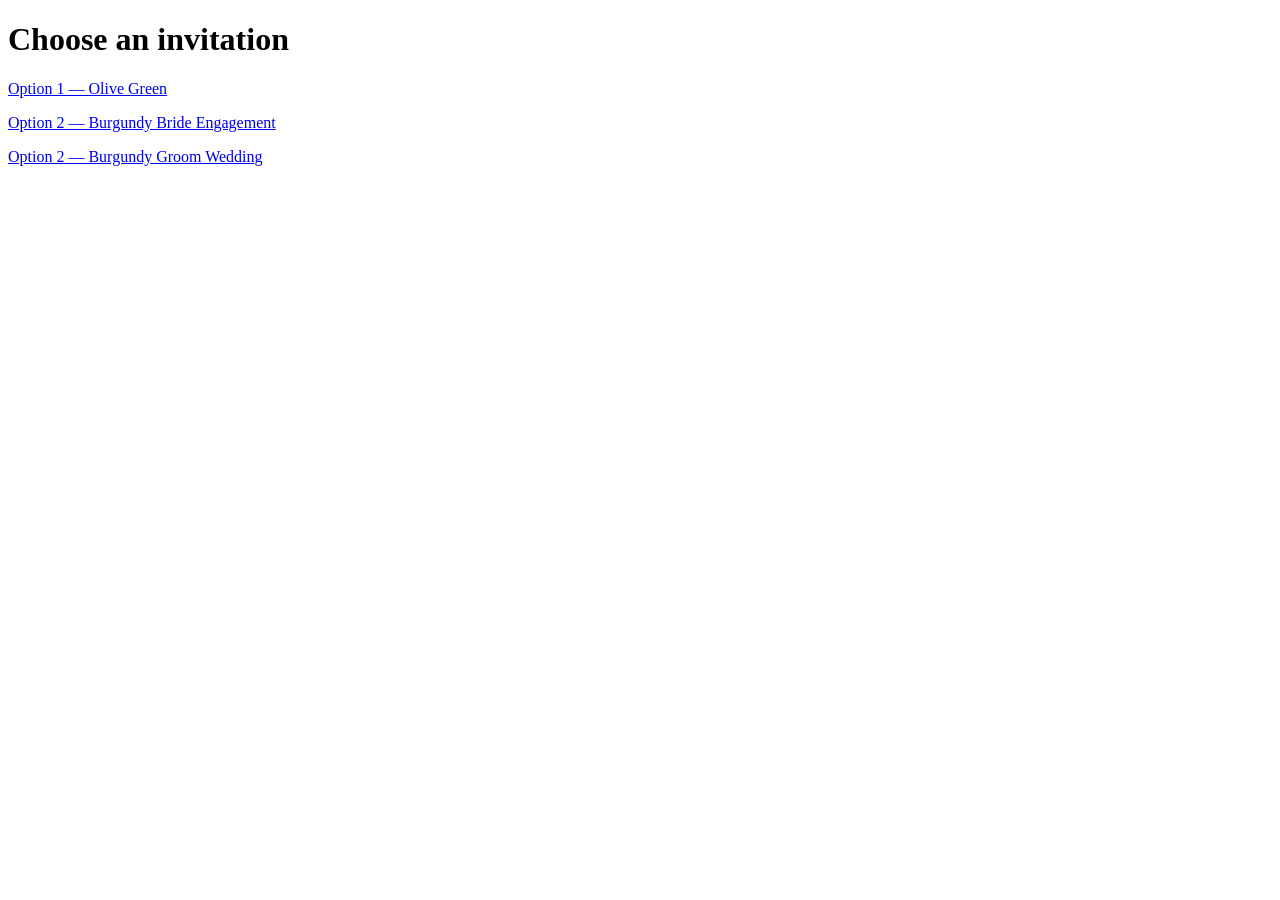
==== commit 03131625: "2 options added" ====
--- a/index.html
+++ b/index.html
@@ -8,6 +8,8 @@
   <body>
     <h1>Choose an invitation</h1>
     <p><a href="./Option%201%20-%20Olive%20green/">Option 1 — Olive Green</a></p>
-    <p><a href="./option%202-%20Burgandy/">Option 2 — Burgundy</a></p>
+    <!-- <p><a href="./option%202-%20Burgandy/">Option 2 — Burgundy</a></p> -->
+    <p><a href="./Burgandy%20Bride%20engagement/">Option 2 — Burgundy Bride Engagement</a></p>
+    <p><a href="./Burgandy%20Groom%20wedding/">Option 2 — Burgundy Groom Wedding</a></p>
   </body>
 </html>
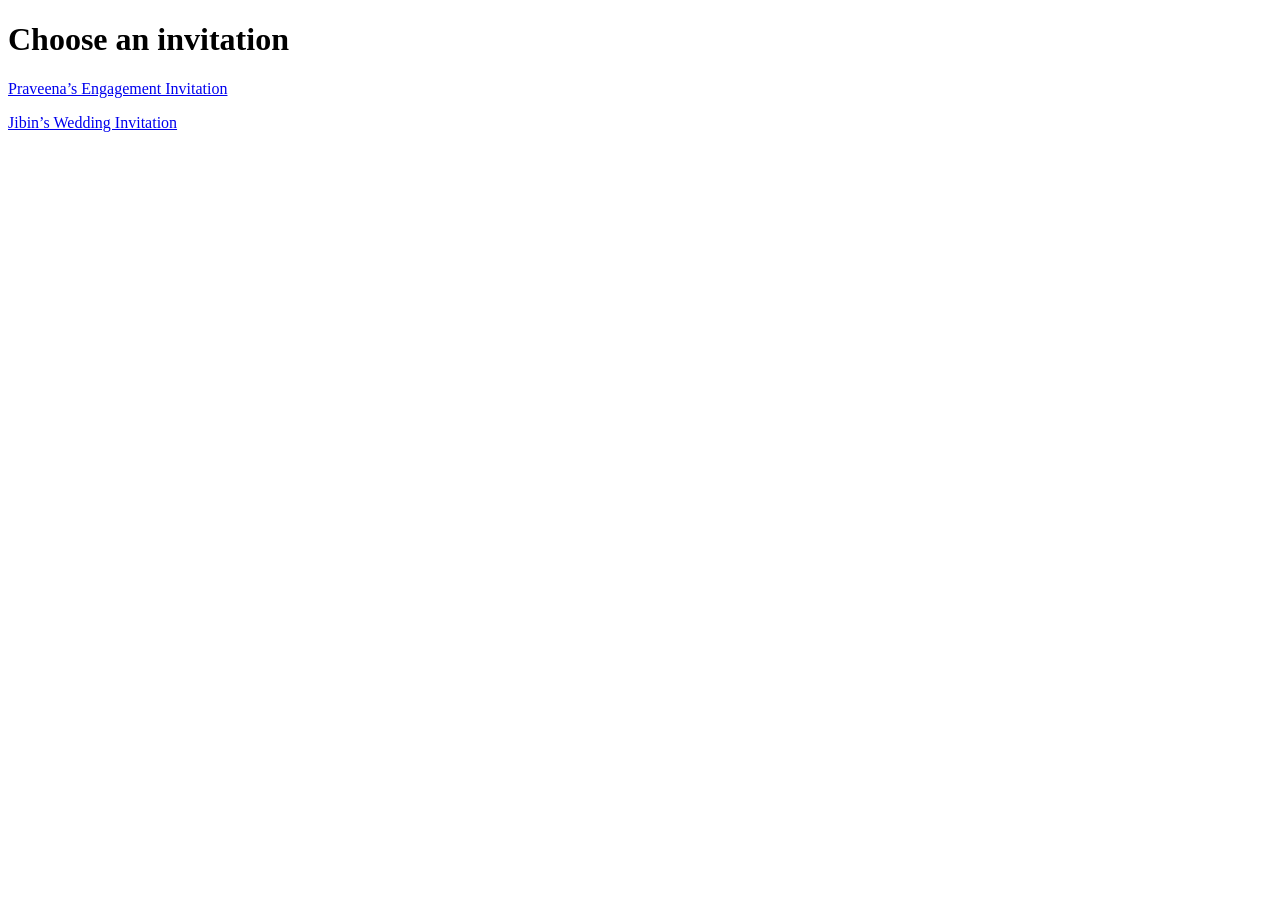
==== commit 7dbf5085: "seperate invites completed." ====
--- a/index.html
+++ b/index.html
@@ -3,13 +3,11 @@
   <head>
     <meta charset="utf-8" />
     <meta name="viewport" content="width=device-width, initial-scale=1" />
-    <title>Choose an invitation</title>
+    <title>Praveena &amp; Jibin — Invitations</title>
   </head>
   <body>
     <h1>Choose an invitation</h1>
-    <p><a href="./Option%201%20-%20Olive%20green/">Option 1 — Olive Green</a></p>
-    <!-- <p><a href="./option%202-%20Burgandy/">Option 2 — Burgundy</a></p> -->
-    <p><a href="./Burgandy%20Bride%20engagement/">Option 2 — Burgundy Bride Engagement</a></p>
-    <p><a href="./Burgandy%20Groom%20wedding/">Option 2 — Burgundy Groom Wedding</a></p>
+    <p><a href="./Burgandy%20Bride%20engagement/">Praveena’s Engagement Invitation</a></p>
+    <p><a href="./Burgandy%20Groom%20wedding/">Jibin’s Wedding Invitation</a></p>
   </body>
 </html>
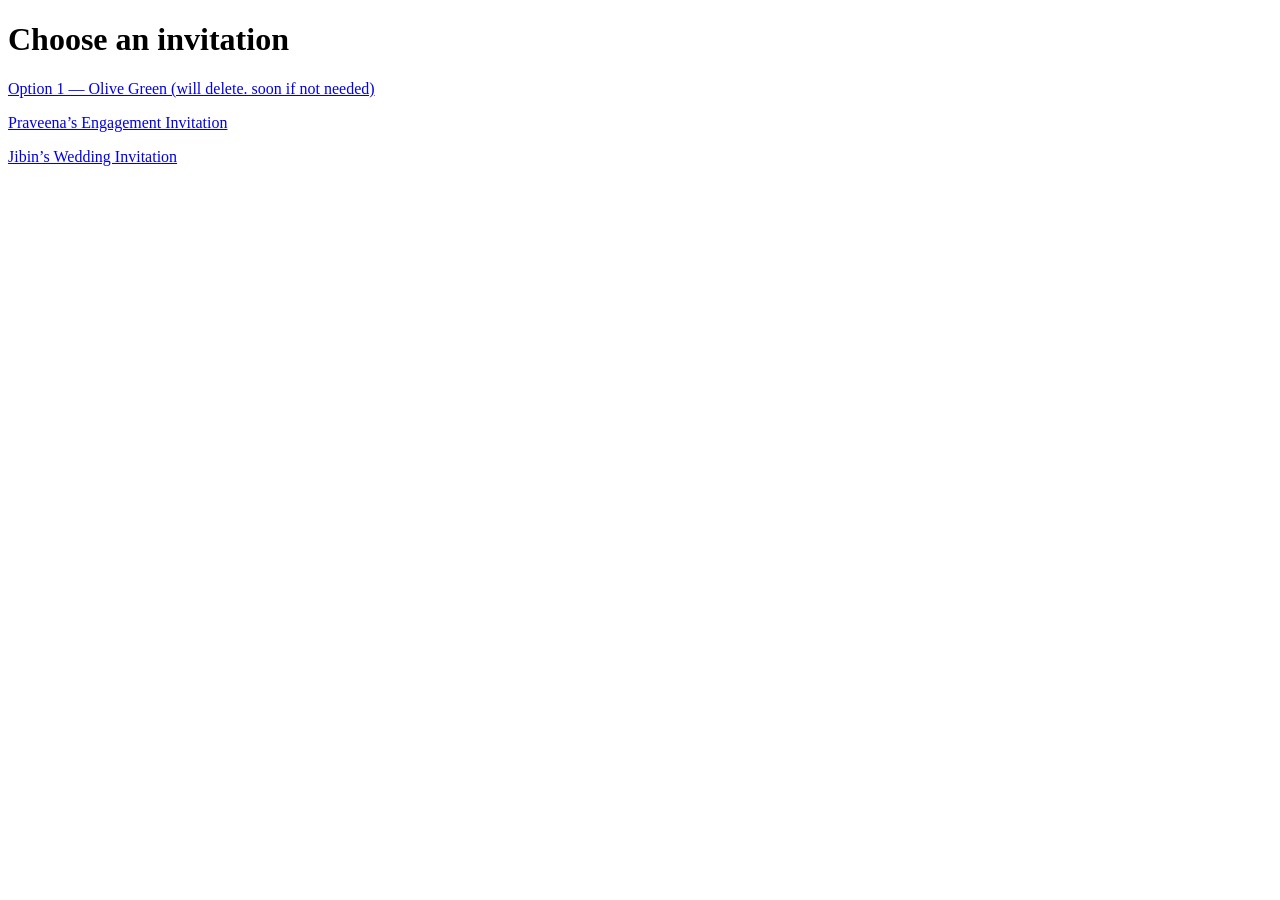
==== commit 73cf87fd: "added the olive green for veena to see" ====
--- a/index.html
+++ b/index.html
@@ -7,6 +7,7 @@
   </head>
   <body>
     <h1>Choose an invitation</h1>
+    <p><a href="./Option%201%20-%20Olive%20green/">Option 1 — Olive Green (will delete. soon if not needed)</a></p>
     <p><a href="./Burgandy%20Bride%20engagement/">Praveena’s Engagement Invitation</a></p>
     <p><a href="./Burgandy%20Groom%20wedding/">Jibin’s Wedding Invitation</a></p>
   </body>
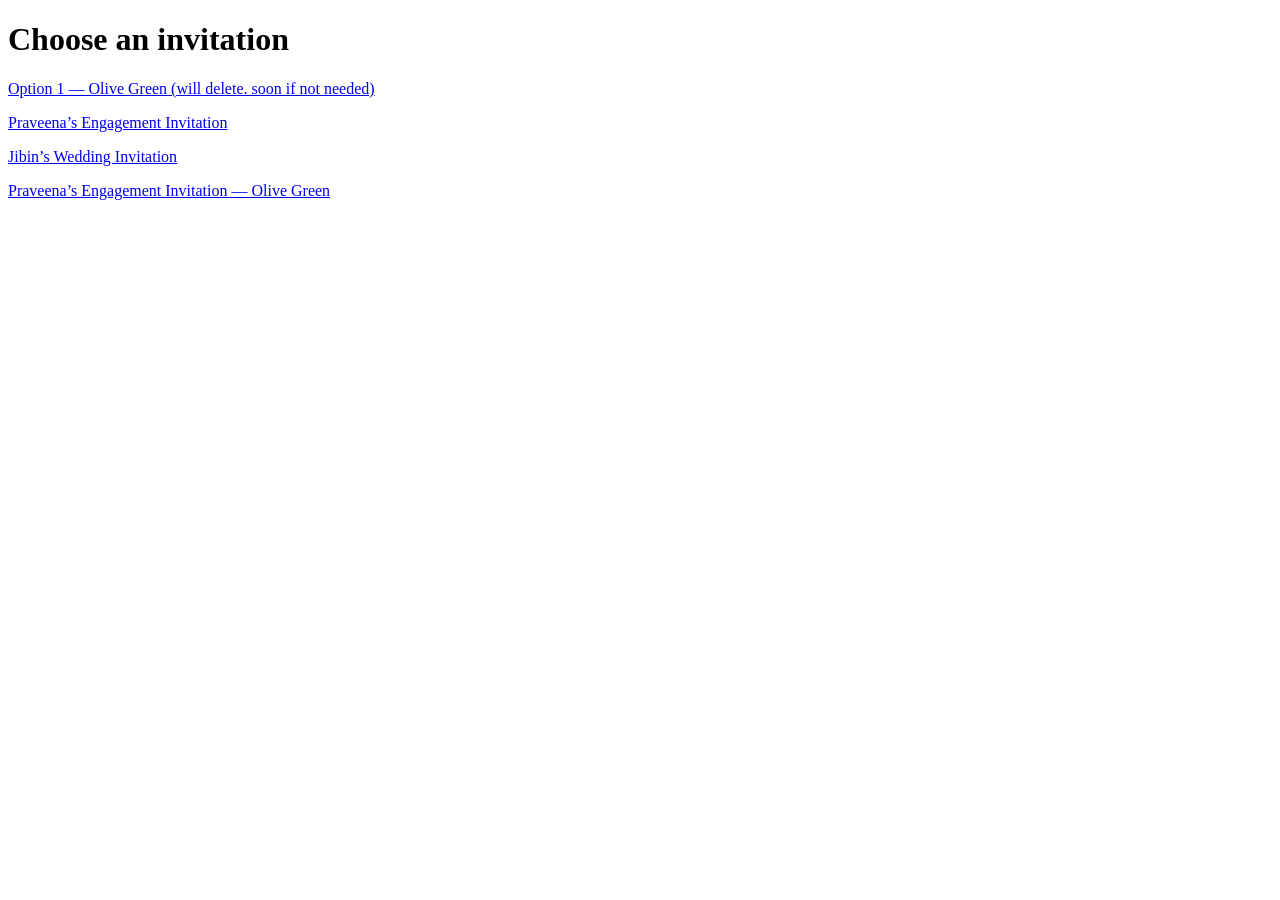
==== commit 30b50214: "added olive green for veena" ====
--- a/index.html
+++ b/index.html
@@ -10,5 +10,6 @@
     <p><a href="./Option%201%20-%20Olive%20green/">Option 1 — Olive Green (will delete. soon if not needed)</a></p>
     <p><a href="./Burgandy%20Bride%20engagement/">Praveena’s Engagement Invitation</a></p>
     <p><a href="./Burgandy%20Groom%20wedding/">Jibin’s Wedding Invitation</a></p>
+    <p><a href="./Burgandy%20to%20olive%20green%20Bride%20engagement/">Praveena’s Engagement Invitation — Olive Green</a></p>
   </body>
 </html>
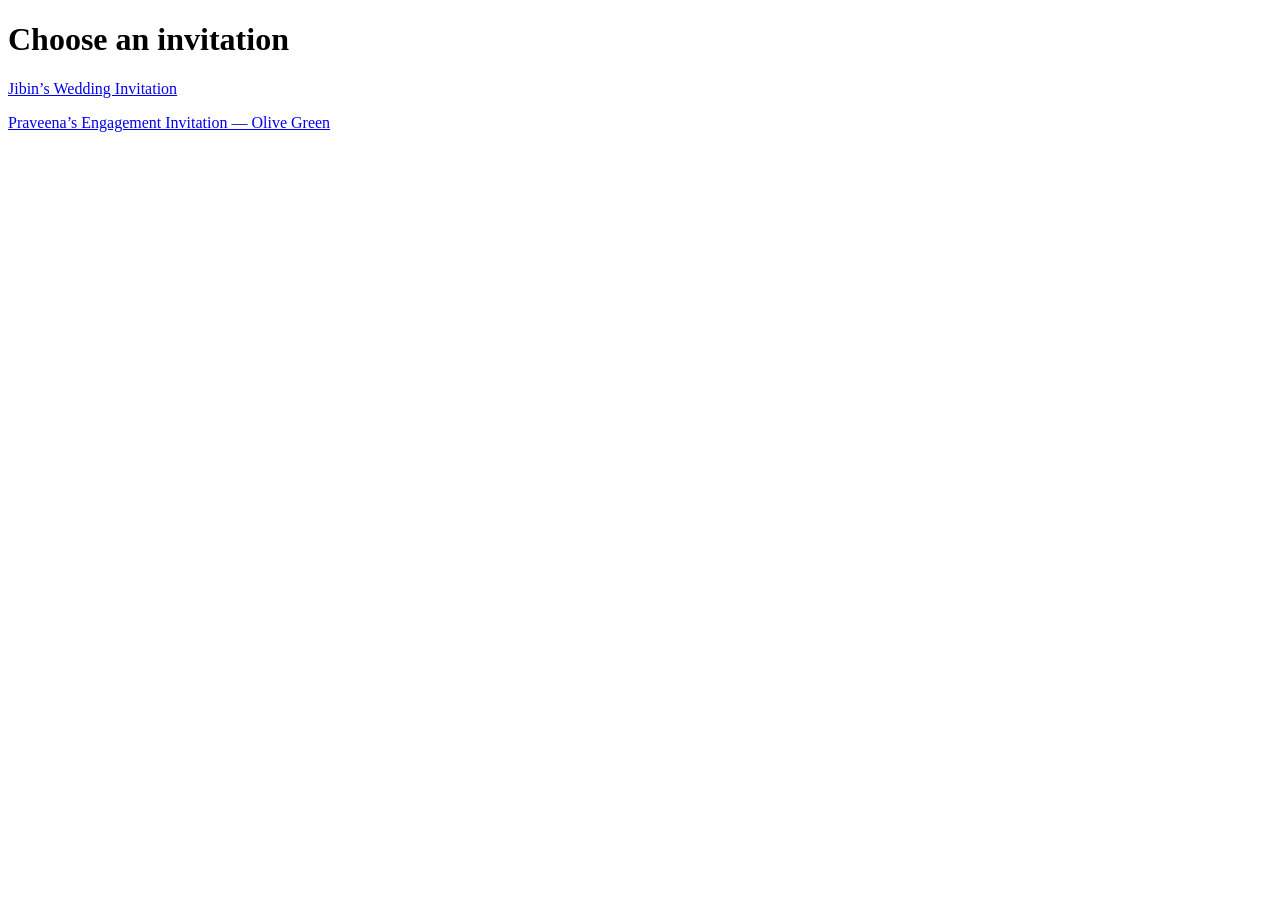
==== commit 9482b3a8: "bible quote added" ====
--- a/index.html
+++ b/index.html
@@ -7,8 +7,8 @@
   </head>
   <body>
     <h1>Choose an invitation</h1>
-    <p><a href="./Option%201%20-%20Olive%20green/">Option 1 — Olive Green (will delete. soon if not needed)</a></p>
-    <p><a href="./Burgandy%20Bride%20engagement/">Praveena’s Engagement Invitation</a></p>
+    <!-- <p><a href="./Option%201%20-%20Olive%20green/">Option 1 — Olive Green (will delete. soon if not needed)</a></p> -->
+    <!-- <p><a href="./Burgandy%20Bride%20engagement/">Praveena’s Engagement Invitation</a></p> -->
     <p><a href="./Burgandy%20Groom%20wedding/">Jibin’s Wedding Invitation</a></p>
     <p><a href="./Burgandy%20to%20olive%20green%20Bride%20engagement/">Praveena’s Engagement Invitation — Olive Green</a></p>
   </body>
